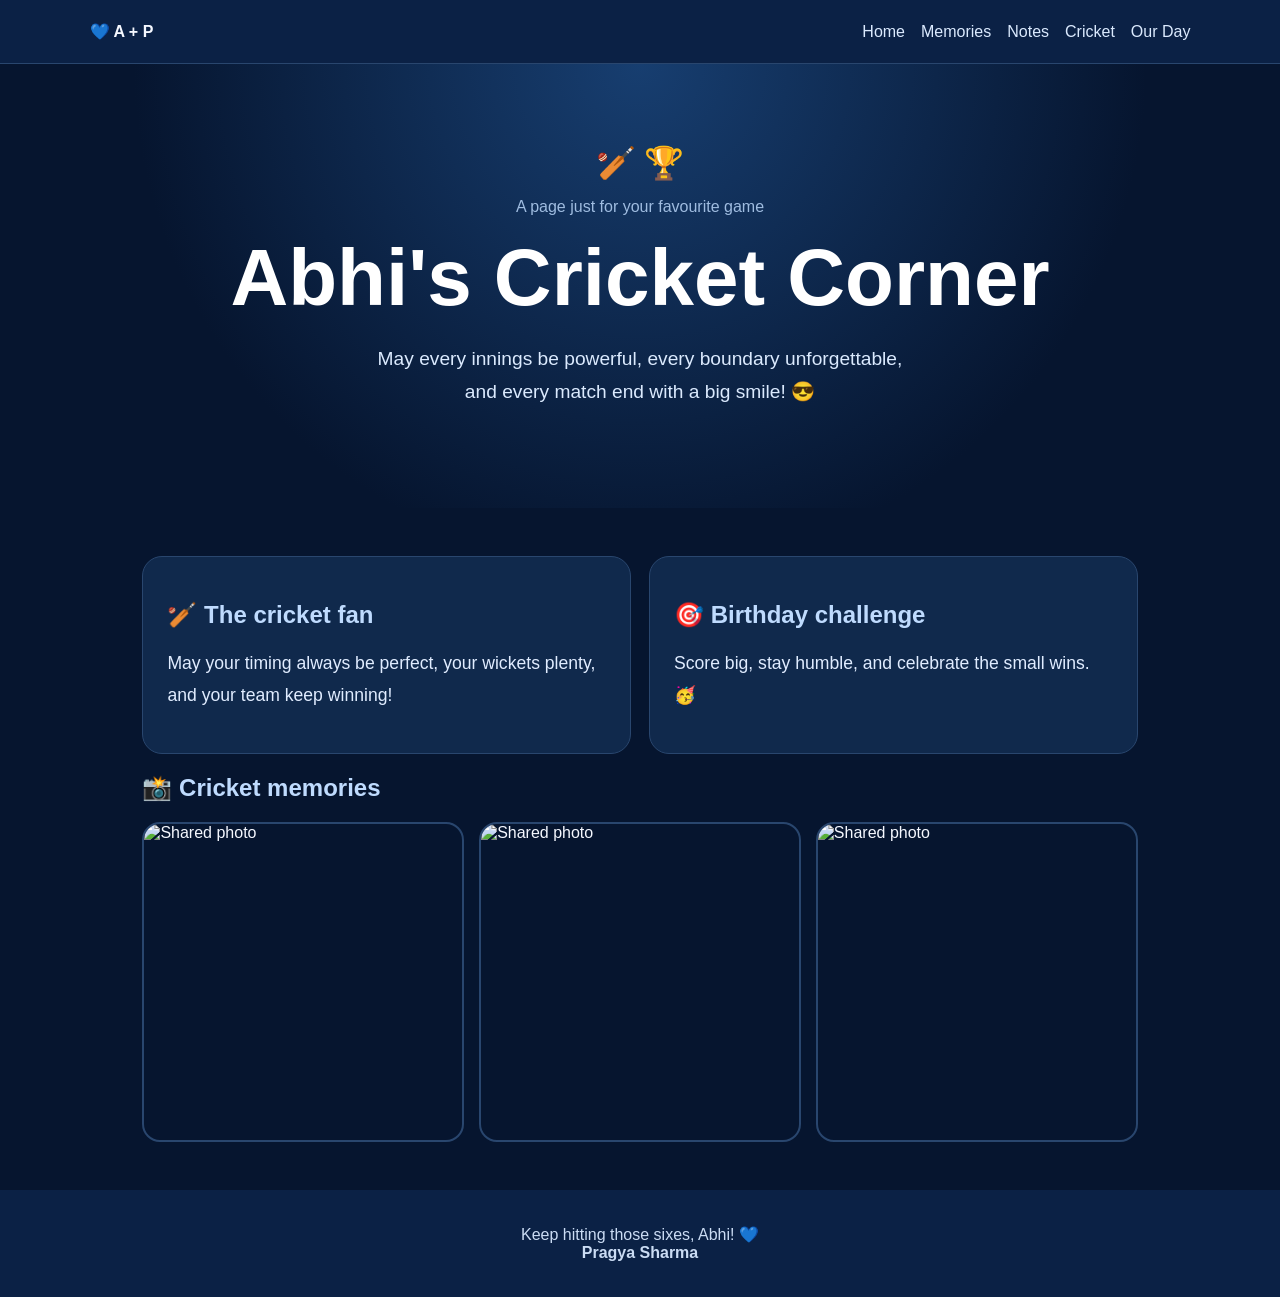
==== cricket.html @ 4a116070 "Add files via upload" ====
<!doctype html><html><head><meta charset="utf-8"><meta name="viewport" content="width=device-width"><title>Abhi's Cricket Corner 🏏</title><link rel="stylesheet" href="style.css"></head><body><header><b>💙 A + P</b><nav><a href="index.html">Home</a><a href="memories.html">Memories</a><a href="notes.html">Notes</a><a href="cricket.html">Cricket</a><a href="anniversary.html">Our Day</a></nav></header><section class="hero"><div class="emoji">🏏 🏆</div><p class="small">A page just for your favourite game</p><h1>Abhi's Cricket Corner</h1><p class="lead">May every innings be powerful, every boundary unforgettable,<br>and every match end with a big smile! 😎</p></section><section class="section"><div class="cards"><div class="card"><h2>🏏 The cricket fan</h2><p class="note">May your timing always be perfect, your wickets plenty, and your team keep winning!</p></div><div class="card"><h2>🎯 Birthday challenge</h2><p class="note">Score big, stay humble, and celebrate the small wins. 🥳</p></div></div><h2>📸 Cricket memories</h2><div class="gallery"><img src="assets/photo1.jpg" alt="Shared photo"><img src="assets/photo2.jpg" alt="Shared photo"><img src="assets/photo3.jpg" alt="Shared photo"></div></section><footer>Keep hitting those sixes, Abhi! 💙<br><b>Pragya Sharma</b></footer></body></html>
---- style.css ----
*{box-sizing:border-box}body{margin:0;font-family:Arial,sans-serif;background:#06152f;color:#f5f8ff}header{padding:22px 7%;display:flex;justify-content:space-between;align-items:center;background:#0b2145;position:sticky;top:0;z-index:5;border-bottom:1px solid #29466e}a{color:#dbeafe;text-decoration:none}nav{display:flex;gap:16px;flex-wrap:wrap}nav a:hover{color:#7dd3fc}.hero{padding:80px 8%;text-align:center;background:radial-gradient(circle at top,#173e70,#06152f 65%)}h1{font-size:clamp(2.5rem,7vw,5rem);margin:12px 0;color:white}h2{color:#bfdbfe}.lead{font-size:1.2rem;color:#dbeafe;line-height:1.7}.btn{display:inline-block;background:#dbeafe;color:#082044;padding:13px 22px;border-radius:30px;margin:10px;font-weight:bold}.section{padding:48px 8%;max-width:1200px;margin:auto}.cards{display:grid;grid-template-columns:repeat(auto-fit,minmax(220px,1fr));gap:18px}.card{background:#10294c;border:1px solid #29466e;border-radius:20px;padding:24px}.gallery{display:grid;grid-template-columns:repeat(auto-fit,minmax(190px,1fr));gap:15px}.gallery img{width:100%;height:320px;object-fit:cover;border-radius:18px;border:2px solid #29466e}.note{font-size:1.1rem;line-height:1.8;color:#e0ecff}footer{text-align:center;padding:35px;background:#0b2145;color:#cbdcf4}.small{color:#9fbce0}.emoji{font-size:2rem}button{border:0;cursor:pointer}
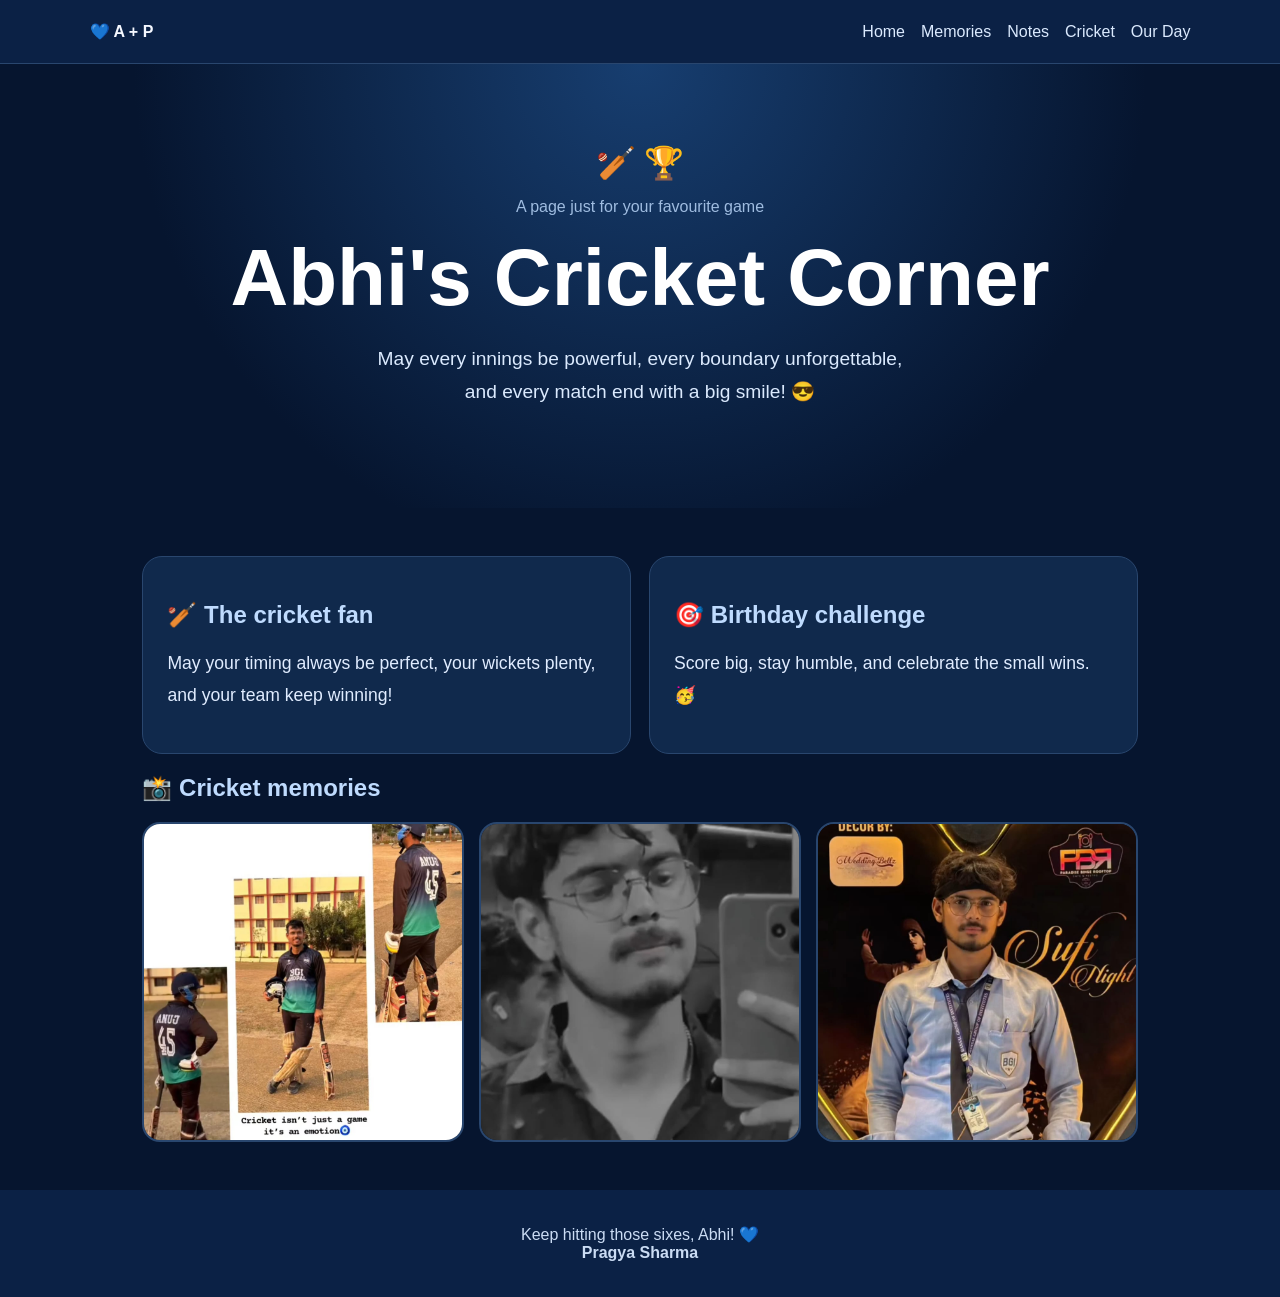
==== commit b5595858: "Fix image paths in cricket.html Updated image sources in the gallery section to use relative paths." ====
--- a/cricket.html
+++ b/cricket.html
@@ -1 +1 @@
-<!doctype html><html><head><meta charset="utf-8"><meta name="viewport" content="width=device-width"><title>Abhi's Cricket Corner 🏏</title><link rel="stylesheet" href="style.css"></head><body><header><b>💙 A + P</b><nav><a href="index.html">Home</a><a href="memories.html">Memories</a><a href="notes.html">Notes</a><a href="cricket.html">Cricket</a><a href="anniversary.html">Our Day</a></nav></header><section class="hero"><div class="emoji">🏏 🏆</div><p class="small">A page just for your favourite game</p><h1>Abhi's Cricket Corner</h1><p class="lead">May every innings be powerful, every boundary unforgettable,<br>and every match end with a big smile! 😎</p></section><section class="section"><div class="cards"><div class="card"><h2>🏏 The cricket fan</h2><p class="note">May your timing always be perfect, your wickets plenty, and your team keep winning!</p></div><div class="card"><h2>🎯 Birthday challenge</h2><p class="note">Score big, stay humble, and celebrate the small wins. 🥳</p></div></div><h2>📸 Cricket memories</h2><div class="gallery"><img src="assets/photo1.jpg" alt="Shared photo"><img src="assets/photo2.jpg" alt="Shared photo"><img src="assets/photo3.jpg" alt="Shared photo"></div></section><footer>Keep hitting those sixes, Abhi! 💙<br><b>Pragya Sharma</b></footer></body></html>+<!doctype html><html><head><meta charset="utf-8"><meta name="viewport" content="width=device-width"><title>Abhi's Cricket Corner 🏏</title><link rel="stylesheet" href="style.css"></head><body><header><b>💙 A + P</b><nav><a href="index.html">Home</a><a href="memories.html">Memories</a><a href="notes.html">Notes</a><a href="cricket.html">Cricket</a><a href="anniversary.html">Our Day</a></nav></header><section class="hero"><div class="emoji">🏏 🏆</div><p class="small">A page just for your favourite game</p><h1>Abhi's Cricket Corner</h1><p class="lead">May every innings be powerful, every boundary unforgettable,<br>and every match end with a big smile! 😎</p></section><section class="section"><div class="cards"><div class="card"><h2>🏏 The cricket fan</h2><p class="note">May your timing always be perfect, your wickets plenty, and your team keep winning!</p></div><div class="card"><h2>🎯 Birthday challenge</h2><p class="note">Score big, stay humble, and celebrate the small wins. 🥳</p></div></div><h2>📸 Cricket memories</h2><div class="gallery"><img src="photo1.jpg" alt="Shared photo"><img src="photo2.jpg" alt="Shared photo"><img src="photo3.jpg" alt="Shared photo"></div></section><footer>Keep hitting those sixes, Abhi! 💙<br><b>Pragya Sharma</b></footer></body></html>
